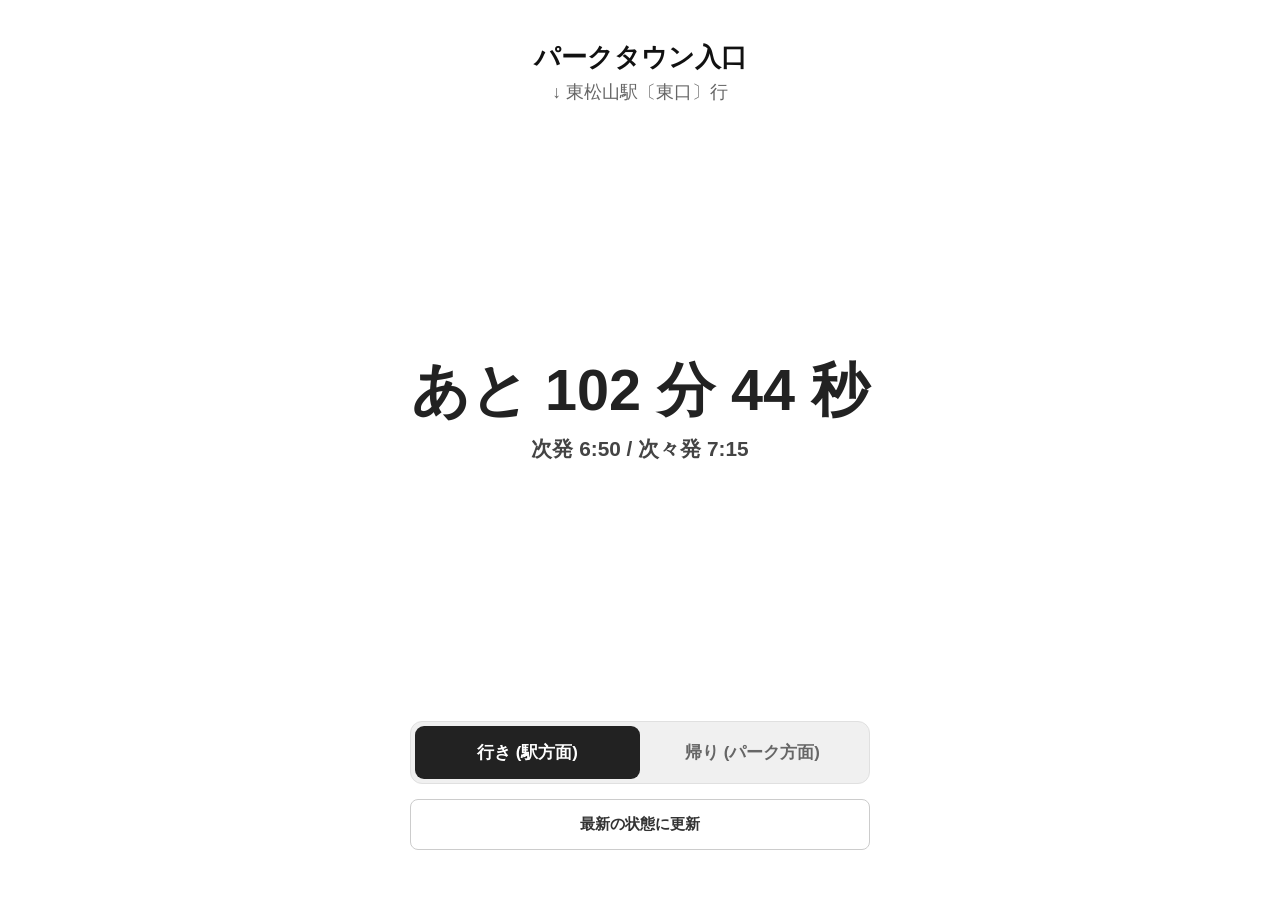
==== index.html @ c9191128 "初期コミット]" ====
<!DOCTYPE html>
<html lang="ja">
<head>
    <meta charset="UTF-8">
    <meta name="viewport" content="width=device-width, initial-scale=1.0, viewport-fit=cover">
    <title>バスあと何分？</title>
    <link rel="stylesheet" href="style.css">
    <link rel="manifest" href="manifest.json">
    <meta name="apple-mobile-web-app-capable" content="yes">
    <meta name="apple-mobile-web-app-status-bar-style" content="default">
    <link rel="apple-touch-icon" href="icon-512.png">
</head>
<body>
    <div class="container">
        
        <div class="bus-info">
            <h2 id="departure-station">--</h2>
            <div id="destination-station" class="arrow">↓ -- 行</div>
        </div>

        <div class="countdown-area">
            <div id="minutes" class="minutes">計算中...</div>
            <div id="schedule-details" class="schedule-details">次発: --:--</div>
        </div>

        <div class="bottom-nav">
            <div class="tabs">
                <button id="tab-outbound" class="tab-btn">行き (駅方面)</button>
                <button id="tab-inbound" class="tab-btn">帰り (パーク方面)</button>
            </div>
            <button id="refresh-btn" class="refresh-btn">最新の状態に更新</button>
        </div>

    </div>
    <script src="app.js"></script>
</body>
</html>
---- style.css ----
* {
    box-sizing: border-box;
    margin: 0;
    padding: 0;
}

:root {
    --text-normal: #222222;  /* 通常時：おちついた黒 */
    --text-soon: #2e7d32;    /* 10分以内：安心の緑 */
    --text-urgent: #d32f2f;  /* 3分以内：急げの赤 */
    --text-ended: #757575;   /* 運行終了：グレー */
}

body {
    font-family: -apple-system, BlinkMacSystemFont, "Segoe UI", Roboto, sans-serif;
    height: 100vh;
    background-color: #ffffff; /* 背景は白固定 */
    color: #222222;
    display: flex;
    justify-content: center;
    align-items: center;
    padding: env(safe-area-inset-top) env(safe-area-inset-right) env(safe-area-inset-bottom) env(safe-area-inset-left);
}

.container {
    width: 100%;
    max-width: 500px;
    height: 100%;
    display: flex;
    flex-direction: column;
    justify-content: space-between;
    padding: 40px 20px;
    text-align: center;
}

/* 📍 上部：バス停情報 */
.bus-info h2 {
    font-size: 1.6rem;
    font-weight: bold;
    color: #111111;
}
.arrow {
    font-size: 1.1rem;
    color: #666666;
    margin-top: 5px;
}

/* 🌟 中央：大きな文字の「あと◯分◯秒」 */
.countdown-area {
    flex-grow: 1;
    display: flex;
    flex-direction: column;
    justify-content: center;
    align-items: center;
    width: 100%;
}

.minutes {
    /* 🌟 文字数増加に伴い、スマホ画面にピタッと収まるサイズに再調整 */
    font-size: min(9vw, 3.6rem); 
    font-weight: 900;
    line-height: 1;
    margin-bottom: 15px;
    transition: color 0.3s ease;
    color: var(--text-normal);
    white-space: nowrap; /* 改行を絶対に禁止 */
}

/* 予定時刻表示 */
.schedule-details {
    font-size: 1.3rem;
    font-weight: bold;
    color: #444444;
}

/* 🔄 下部：タブ切り替え */
.bottom-nav {
    margin-bottom: 10px;
}

.tabs {
    display: flex;
    background: #f0f0f0;
    border-radius: 12px;
    padding: 4px;
    margin-bottom: 15px;
    border: 1px solid #e0e0e0;
}

.tab-btn {
    flex: 1;
    border: none;
    background: none;
    color: #666666;
    padding: 15px 10px;
    font-size: 1.05rem;
    font-weight: bold;
    border-radius: 9px;
    cursor: pointer;
    transition: all 0.2s ease;
}

.tab-btn.active {
    background: #222222;
    color: #ffffff;
}

/* 更新ボタン */
.refresh-btn {
    width: 100%;
    background-color: #ffffff;
    color: #333333;
    border: 1px solid #cccccc;
    padding: 14px;
    border-radius: 8px;
    font-size: 0.95rem;
    font-weight: bold;
    cursor: pointer;
}
.refresh-btn:active {
    background-color: #f5f5f5;
}
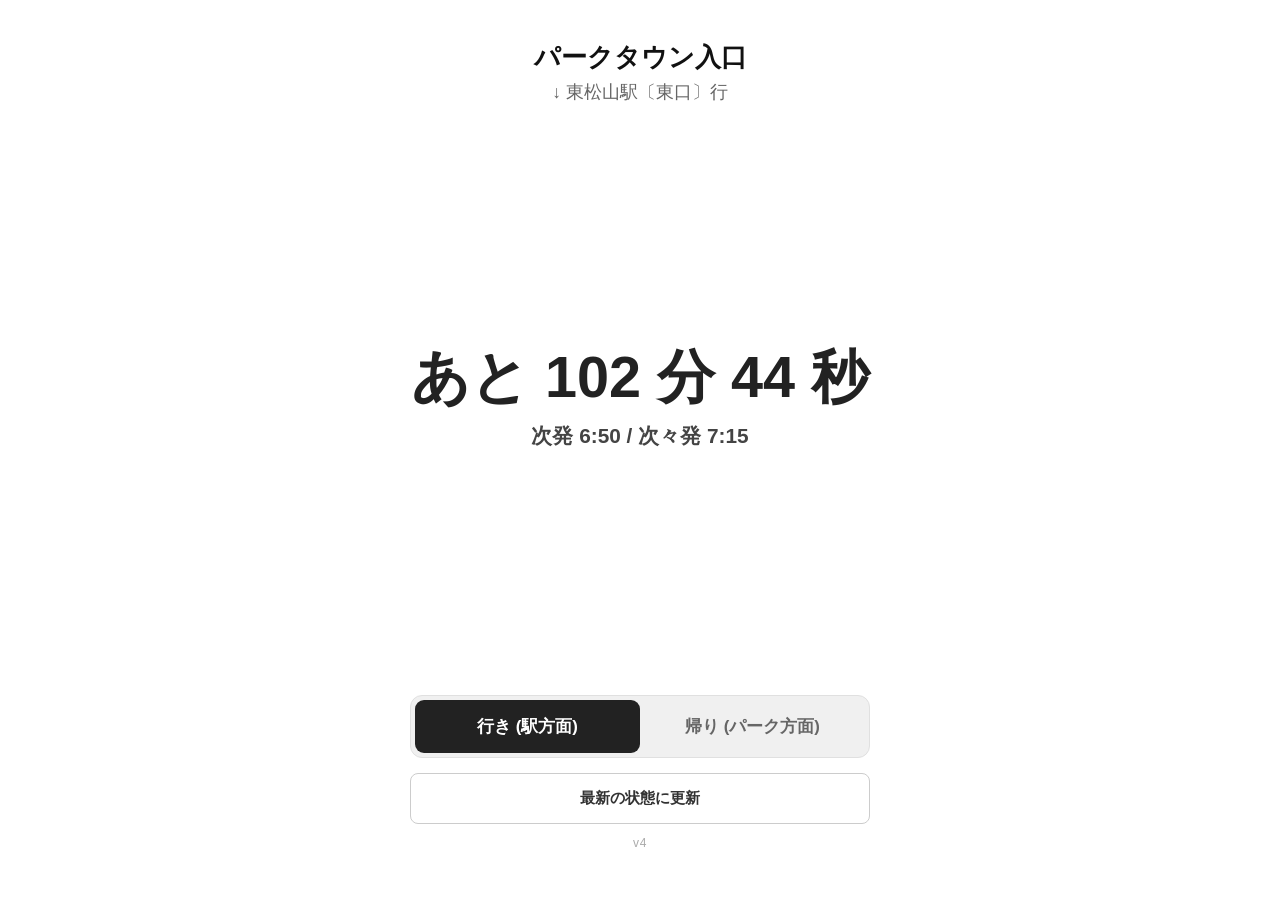
==== commit 1f9a0784: "バージョン情報を最下部に表示" ====
--- a/index.html
+++ b/index.html
@@ -29,6 +29,10 @@
                 <button id="tab-inbound" class="tab-btn">帰り (パーク方面)</button>
             </div>
             <button id="refresh-btn" class="refresh-btn">最新の状態に更新</button>
+            
+            <div style="font-size: 0.75rem; color: #aaaaaa; margin-top: 12px; text-align: center; letter-spacing: 0.05em;">
+                v4
+            </div>
         </div>
 
     </div>
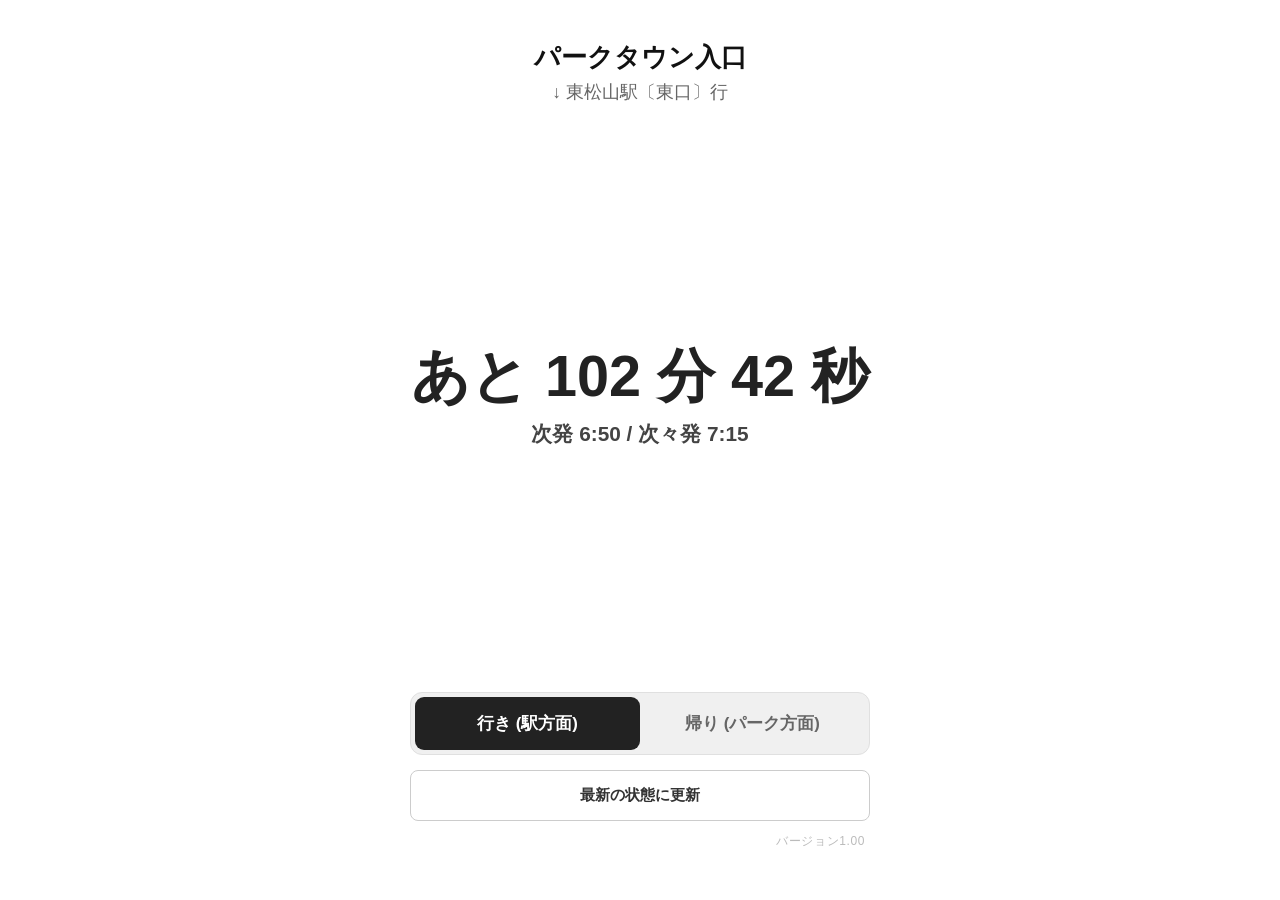
==== commit fc2674d9: "時刻表修正" ====
--- a/index.html
+++ b/index.html
@@ -30,8 +30,8 @@
             </div>
             <button id="refresh-btn" class="refresh-btn">最新の状態に更新</button>
             
-            <div style="font-size: 0.75rem; color: #aaaaaa; margin-top: 12px; text-align: center; letter-spacing: 0.05em;">
-                v4
+            <div style="font-size: 0.75rem; color: #bbbbbb; margin-top: 12px; text-align: right; padding-right: 5px; letter-spacing: 0.05em;">
+                バージョン1.00
             </div>
         </div>
 
--- a/style.css
+++ b/style.css
@@ -56,7 +56,6 @@
 }
 
 .minutes {
-    /* 🌟 文字数増加に伴い、スマホ画面にピタッと収まるサイズに再調整 */
     font-size: min(9vw, 3.6rem); 
     font-weight: 900;
     line-height: 1;
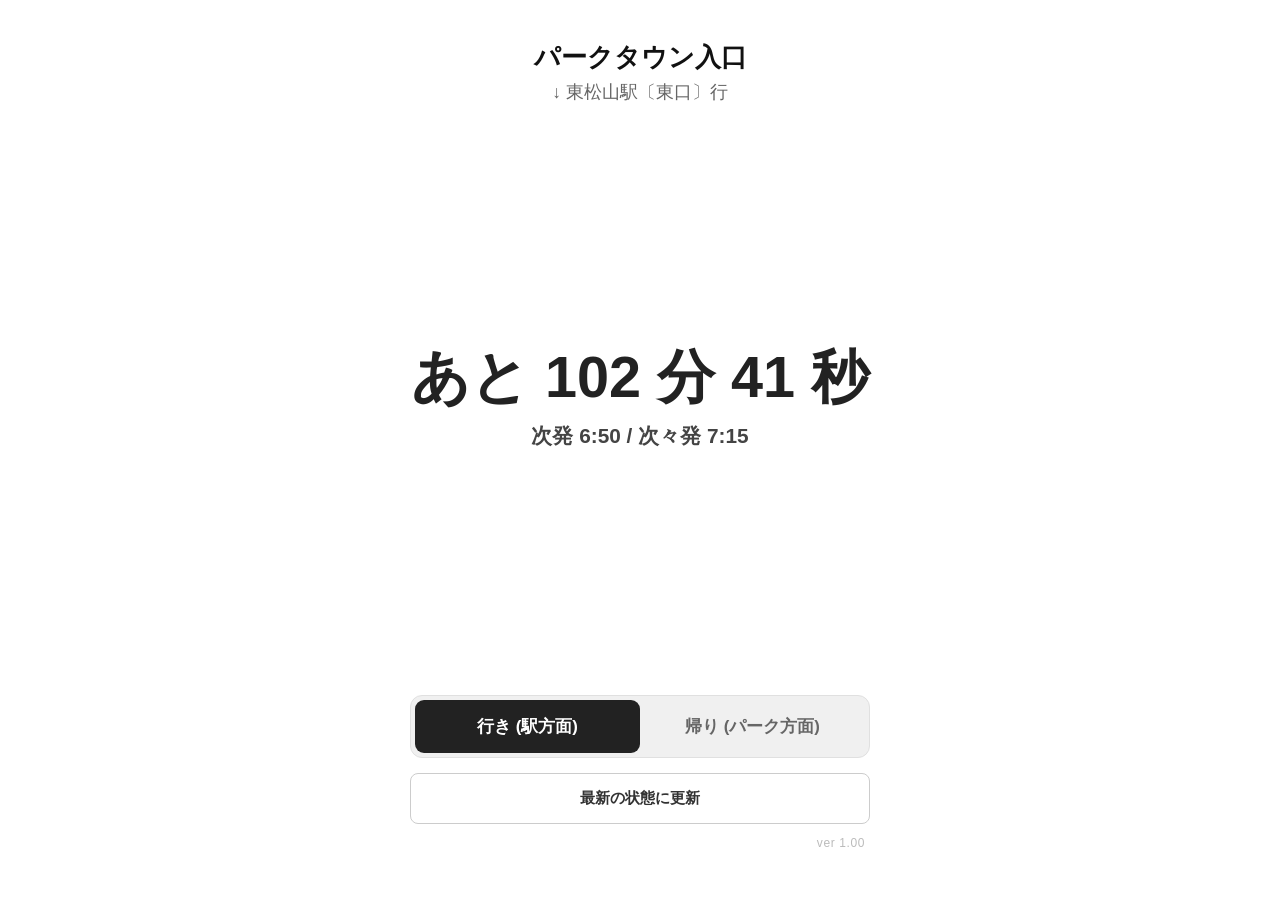
==== commit 4738f85f: "アイコン修正" ====
--- a/index.html
+++ b/index.html
@@ -31,7 +31,7 @@
             <button id="refresh-btn" class="refresh-btn">最新の状態に更新</button>
             
             <div style="font-size: 0.75rem; color: #bbbbbb; margin-top: 12px; text-align: right; padding-right: 5px; letter-spacing: 0.05em;">
-                バージョン1.00
+                ver 1.00
             </div>
         </div>
 
